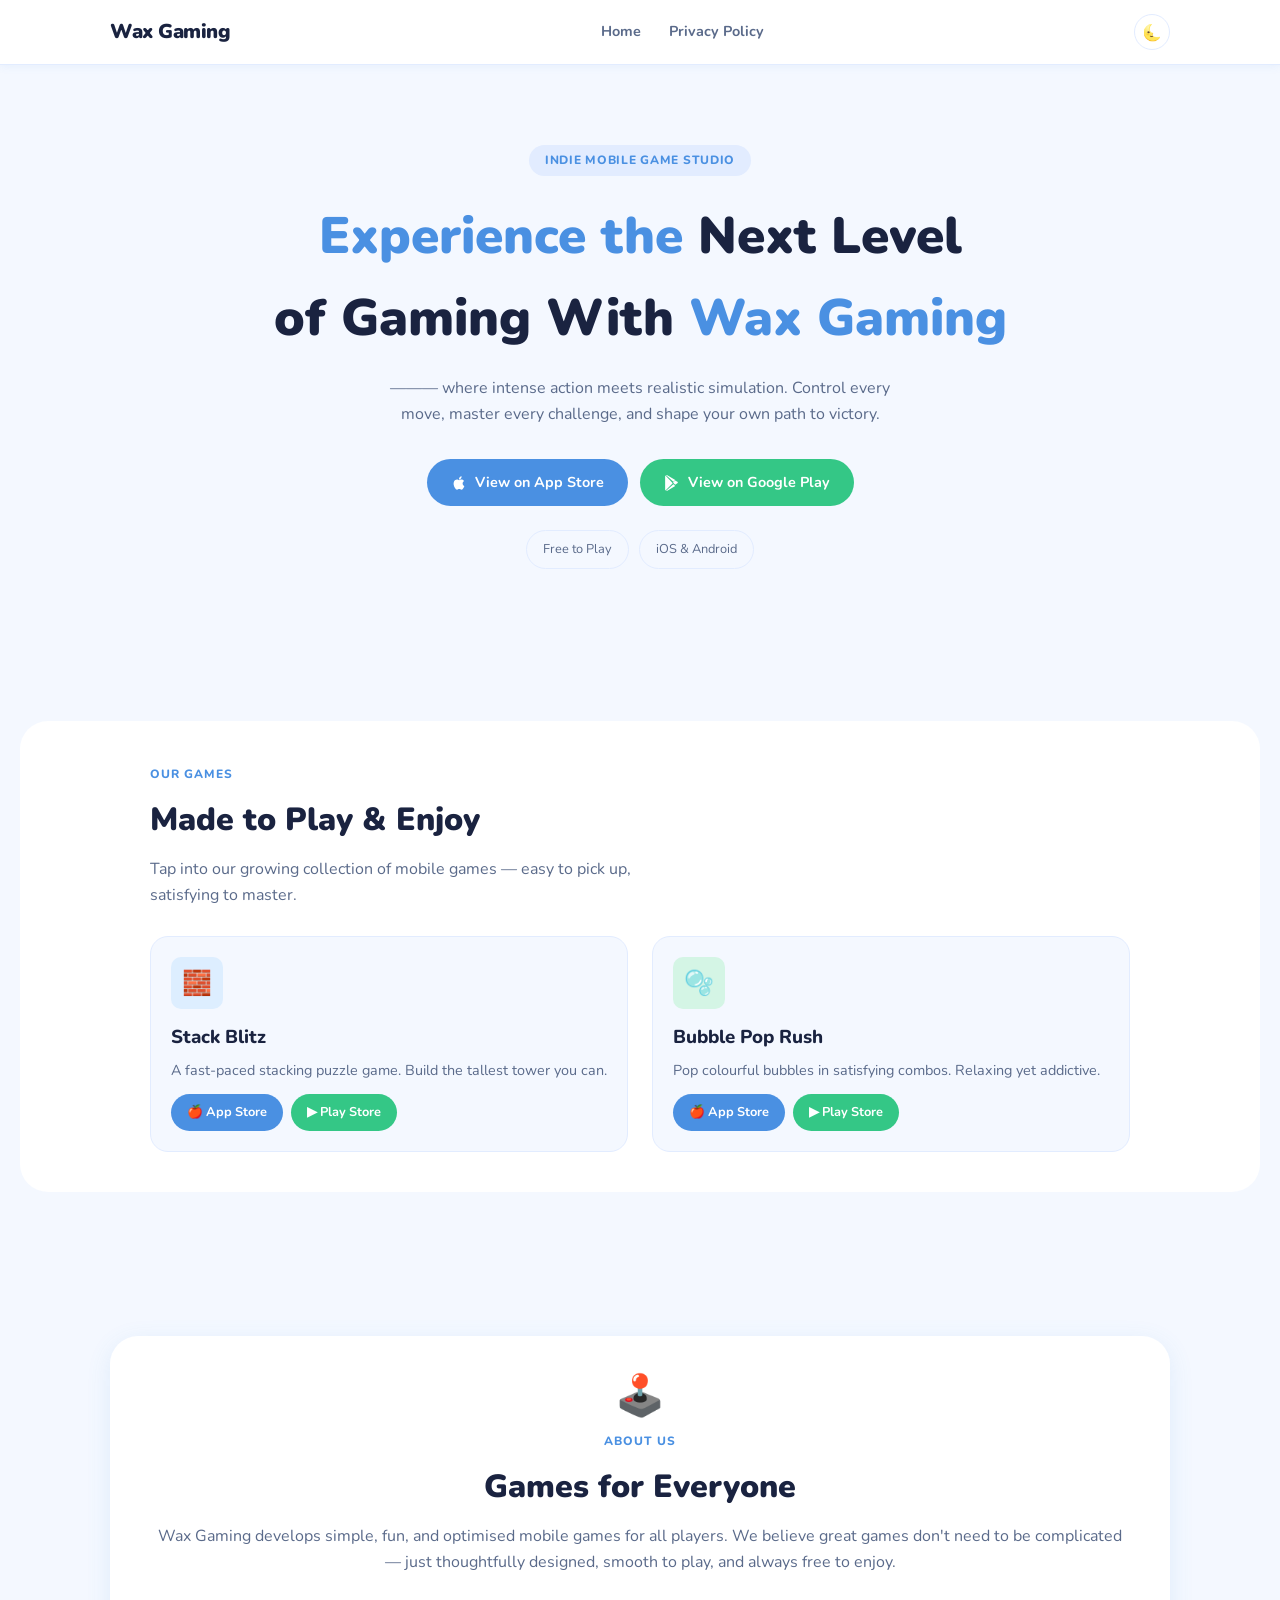
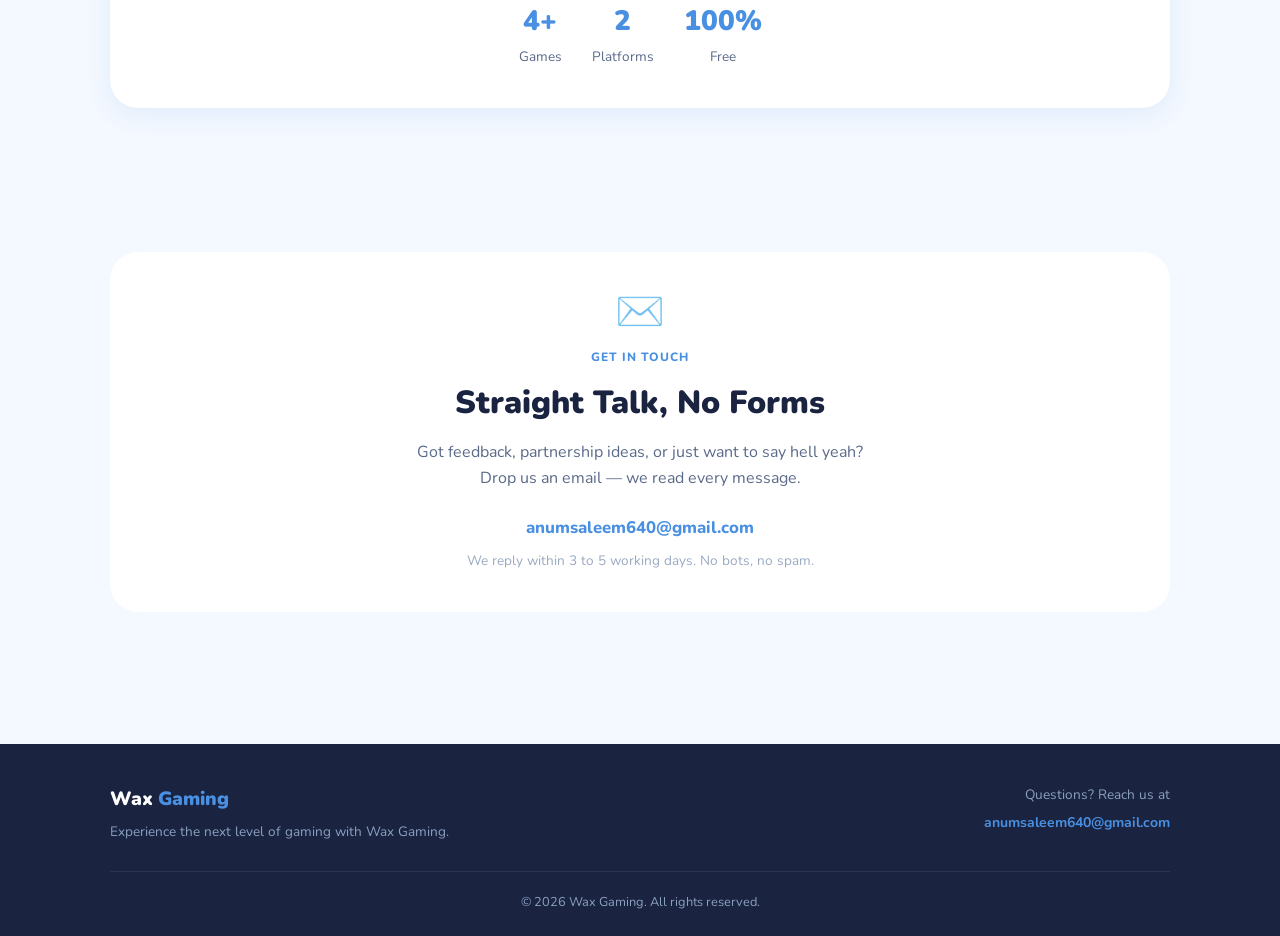
==== index.html @ 3678c620 "Add files via upload" ====
<!-- =========================================================
     WAX GAMING — HOME PAGE (index.html)
     Sections: Hero · Games · About · Contact
     Header and footer are injected dynamically by main.js.
     theme.js runs first (no defer) to prevent theme flash.
========================================================= -->
<!doctype html>
<html lang="en">
  <head>
    <meta charset="UTF-8" />
    <meta name="viewport" content="width=device-width, initial-scale=1.0" />
    <meta
      name="description"
      content="Experience the next level of gaming with Wax Gaming—where intense action meets realistic simulation. Control every move, master every challenge, and shape your own path to victory."
    />
    <title>Wax Gaming — Action &amp; Simulation Games</title>
    <script src="theme.js"></script>
    <script src="main.js" defer></script>
    <link rel="stylesheet" href="style.css" />
    <link rel="preconnect" href="https://fonts.googleapis.com" />
    <link rel="preconnect" href="https://fonts.gstatic.com" crossorigin />
  </head>

  <body>
    <!-- ══════════════ HEADER ══════════════════════ -->
    <div id="header-container"></div>

    <!-- ══════════════ HERO ════════════════════════ -->
    <section class="hero section" id="home" aria-labelledby="hero-heading">
      <div class="container">
        <div class="hero-badge">Indie Mobile Game Studio</div>
        <h1 class="hero-title" id="hero-heading">
          <em>Experience the</em> Next Level<br />of Gaming With<em>
            Wax Gaming</em
          >
        </h1>
        <p class="hero-sub">
          ——— where intense action meets realistic simulation. Control every
          move, master every challenge, and shape your own path to victory.
        </p>
        <div class="hero-buttons">
          <a
            href="#"
            class="btn btn-primary"
            aria-label="View our games on the App Store"
          >
            <svg
              width="16"
              height="16"
              viewBox="0 0 24 24"
              fill="currentColor"
              aria-hidden="true"
            >
              <path
                d="M18.71 19.5c-.83 1.24-1.71 2.45-3.05 2.47-1.34.03-1.77-.79-3.29-.79-1.53 0-2 .77-3.27.82-1.31.05-2.3-1.32-3.14-2.53C4.25 17 2.94 12.45 4.7 9.39c.87-1.52 2.43-2.48 4.12-2.51 1.28-.02 2.5.87 3.29.87.78 0 2.26-1.07 3.8-.91.65.03 2.47.26 3.64 1.98-.09.06-2.17 1.28-2.15 3.81.03 3.02 2.65 4.03 2.68 4.04-.03.07-.42 1.44-1.38 2.83M13 3.5c.73-.83 1.94-1.46 2.94-1.5.13 1.17-.34 2.35-1.04 3.19-.69.85-1.83 1.51-2.95 1.42-.15-1.15.41-2.35 1.05-3.11z"
              />
            </svg>
            View on App Store
          </a>
          <a
            href="#"
            class="btn btn-green"
            aria-label="View our games on Google Play"
          >
            <svg
              width="16"
              height="16"
              viewBox="0 0 24 24"
              fill="currentColor"
              aria-hidden="true"
            >
              <path
                d="M3.18 23.76c.35.2.74.24 1.12.1l12.56-7.25-2.77-2.77-10.91 9.92zM20.07 10.3l-3.39-1.96-3.08 3.08 3.08 3.08 3.4-1.96c.97-.56.97-2.1-.01-2.24zM2.18.76C1.88 1.08 1.7 1.57 1.7 2.18V21.8c0 .62.18 1.1.49 1.42l.07.07 10.83-10.83v-.26L2.25.69l-.07.07zM4.3.13L16.86 7.4l-2.77 2.77L3.18.22C3.57.08 3.95.12 4.3.13z"
              />
            </svg>
            View on Google Play
          </a>
        </div>
        <div class="hero-accent" role="list">
          <div class="hero-pill" role="listitem">Free to Play</div>
          <div class="hero-pill" role="listitem">iOS &amp; Android</div>
        </div>
      </div>
    </section>

    <!-- ══════════════ GAMES ═══════════════════════ -->
    <section class="section" id="games" aria-labelledby="games-heading">
      <div class="games">
        <div class="container">
          <div class="games-header">
            <span class="section-label">Our Games</span>
            <h2 class="section-title" id="games-heading">
              Made to Play &amp; Enjoy
            </h2>
            <p class="section-sub">
              Tap into our growing collection of mobile games — easy to pick up,
              satisfying to master.
            </p>
          </div>
          <div class="games-grid" id="gamesGrid">
            <article
              class="game-card"
              id="game-stack-blitz"
              aria-label="Stack Blitz game"
            >
              <div
                class="game-icon-placeholder icon-blue"
                role="img"
                aria-label="Stack Blitz icon"
              >
                🧱
              </div>
              <div>
                <h3 class="game-name">Stack Blitz</h3>
                <p class="game-desc">
                  A fast-paced stacking puzzle game. Build the tallest tower you
                  can.
                </p>
              </div>
              <div class="game-actions">
                <a href="#" class="btn btn-primary btn-sm">🍎 App Store</a>
                <a href="#" class="btn btn-green btn-sm">▶ Play Store</a>
              </div>
            </article>
            <article
              class="game-card"
              id="game-bubble-pop"
              aria-label="Bubble Pop Rush game"
            >
              <div
                class="game-icon-placeholder icon-green"
                role="img"
                aria-label="Bubble Pop Rush icon"
              >
                🫧
              </div>
              <div>
                <h3 class="game-name">Bubble Pop Rush</h3>
                <p class="game-desc">
                  Pop colourful bubbles in satisfying combos. Relaxing yet
                  addictive.
                </p>
              </div>
              <div class="game-actions">
                <a href="#" class="btn btn-primary btn-sm">🍎 App Store</a>
                <a href="#" class="btn btn-green btn-sm">▶ Play Store</a>
              </div>
            </article>
            <article
              class="game-card"
              id="game-color-dash"
              aria-label="Color Dash game"
            >
              <div
                class="game-icon-placeholder icon-peach"
                role="img"
                aria-label="Color Dash icon"
              >
                🎨
              </div>
              <div>
                <h3 class="game-name">Color Dash</h3>
                <p class="game-desc">
                  Race against the clock matching colours at lightning speed.
                </p>
              </div>
              <div class="game-actions">
                <a href="#" class="btn btn-primary btn-sm">🍎 App Store</a>
                <a href="#" class="btn btn-green btn-sm">▶ Play Store</a>
              </div>
            </article>
          </div>
        </div>
      </div>
    </section>

    <!-- ══════════════ ABOUT ═══════════════════════ -->
    <section class="section" id="about" aria-labelledby="about-heading">
      <div class="container">
        <div class="about-card">
          <div class="about-emoji" aria-hidden="true">🕹️</div>
          <span class="section-label">About Us</span>
          <h2 class="section-title" id="about-heading">Games for Everyone</h2>
          <p class="about-text">
            Wax Gaming develops simple, fun, and optimised mobile games for all
            players. We believe great games don't need to be complicated — just
            thoughtfully designed, smooth to play, and always free to enjoy.
          </p>
          <div class="about-stats" role="list">
            <div class="stat-item" role="listitem">
              <div class="stat-value">4+</div>
              <div class="stat-label">Games</div>
            </div>
            <div class="stat-item" role="listitem">
              <div class="stat-value">2</div>
              <div class="stat-label">Platforms</div>
            </div>
            <div class="stat-item" role="listitem">
              <div class="stat-value">100%</div>
              <div class="stat-label">Free</div>
            </div>
          </div>
        </div>
      </div>
    </section>

    <!-- ══════════════ CONTACT ═════════════════════ -->
    <section class="section" id="contact" aria-labelledby="contact-heading">
      <div class="container">
        <div class="contact-card">
          <div class="contact-emoji" aria-hidden="true">✉️</div>
          <span class="section-label">Get In Touch</span>
          <h2 class="section-title" id="contact-heading">
            Straight Talk, No Forms
          </h2>
          <p class="contact-text">
            Got feedback, partnership ideas, or just want to say hell yeah? Drop
            us an email — we read every message.
          </p>
          <div class="contact-email-block">
            <a href="mailto:anumsaleem640@gmail.com" class="contact-email-link">
              anumsaleem640@gmail.com
            </a>
            <p class="contact-note">
              We reply within 3 to 5 working days. No bots, no spam.
            </p>
          </div>
        </div>
      </div>
    </section>

    <!-- ══════════════ FOOTER ══════════════════════ -->
    <div id="footer-container"></div>
  </body>
</html>
---- style.css ----
/* =========================================================
   WAX GAMING — MAIN STYLESHEET
   Architecture:
   - Tokens (Design System)
   - Base / Reset
   - Accessibility
   - Utilities
   - Navigation
   - Buttons
   - Hero
   - Section Shared Labels
   - Games
   - About
   - Contact
   - Footer
   - Privacy Card
   - Theme Toggle
   - Back to Top
   - Responsive
   - Reduced Motion
========================================================= */

/* =========================
   1. GOOGLE FONT
========================= */
@import url("https://fonts.googleapis.com/css2?family=Nunito:wght@400;600;700;800;900&display=swap");

/* =========================
   2. DESIGN TOKENS (LIGHT)
========================= */
:root {
  --bg: #f4f8ff;
  --surface: #ffffff;
  --border: #e2ecff;

  --blue: #4a90e2;
  --blue-dark: #2563eb;
  --green: #34c786;

  --text-primary: #1a2340;
  --text-secondary: #5a6a8a;
  --text-muted: #9aaac2;

  --radius-sm: 10px;
  --radius-md: 18px;
  --radius-lg: 28px;
  --radius-pill: 999px;

  --shadow-sm: 0 2px 8px rgba(74, 144, 226, 0.08);
  --shadow-md: 0 6px 24px rgba(74, 144, 226, 0.12);

  --transition: 0.25s ease;

  --section-padding: 72px 0;

  --font: "Nunito", sans-serif;
}

/* =========================
   3. DARK THEME
========================= */
[data-theme="dark"] {
  --bg: #131c30;
  --surface: #1e2a45;
  --border: #2c3e60;

  --blue: #5fa8f5;
  --blue-dark: #93c5fd;
  --green: #3dd68c;

  --text-primary: #e8eeff;
  --text-secondary: #9aaac2;
  --text-muted: #5a6a8a;

  --shadow-sm: 0 2px 8px rgba(0, 0, 0, 0.3);
  --shadow-md: 0 6px 24px rgba(0, 0, 0, 0.4);
}

/* =========================
   4. RESET
========================= */
*,
*::before,
*::after {
  box-sizing: border-box;
  margin: 0;
  padding: 0;
}

html,
body {
  overflow-x: visible;
  overflow-y: auto;
}

html {
  scroll-behavior: smooth;
}

body {
  font-family: var(--font);
  background: var(--bg);
  color: var(--text-primary);
  line-height: 1.6;
  transition:
    background var(--transition),
    color var(--transition);
}

img {
  max-width: 100%;
  display: block;
}

a {
  text-decoration: none;
  color: inherit;
}

ul {
  list-style: none;
}

/* =========================
   5. ACCESSIBILITY
========================= */
:focus-visible {
  outline: 2px solid var(--blue);
  outline-offset: 2px;
}

/* =========================
   6. UTILITIES
========================= */
.container {
  max-width: 1100px;
  margin: auto;
  padding: 0 20px;
}

.section {
  padding: var(--section-padding);
}

.is-hidden {
  display: none !important;
}

/* =========================
   7. NAVIGATION
========================= */
.nav {
  position: relative;
  z-index: 100;
  background: var(--surface);
  border-bottom: 1px solid var(--border);
  box-shadow: var(--shadow-sm);
  transition:
    box-shadow 0.2s,
    background 0.2s;
}

.nav-inner {
  display: flex;
  align-items: center;
  justify-content: space-between;
  height: 64px;
}

.nav-logo {
  font-size: 1.25rem;
  font-weight: 900;
  color: var(--text-primary);
  letter-spacing: -0.5px;
}

/* Show the correct logo variant based on theme */
.logo-dark {
  display: none;
}

[data-theme="dark"] .logo-light {
  display: none;
}

[data-theme="dark"] .logo-dark {
  display: inline;
}

/* Desktop nav links */
.nav-links {
  display: flex;
  align-items: center;
  gap: 28px;
}

.nav-links a {
  font-size: 0.9rem;
  font-weight: 700;
  color: var(--text-secondary);
  transition: color var(--transition);
}

.nav-links a:hover {
  color: var(--blue);
}

/* Hamburger toggle button */
.nav-toggle {
  display: none;
  flex-direction: column;
  justify-content: center;
  gap: 5px;
  width: 36px;
  height: 36px;
  background: none;
  border: none;
  cursor: pointer;
  padding: 4px;
  border-radius: var(--radius-sm);
  transition: var(--transition);
}

.nav-toggle span {
  display: block;
  width: 22px;
  height: 2px;
  background: var(--text-primary);
  border-radius: 2px;
  transition: var(--transition);
}

.nav-toggle:hover {
  background: var(--border);
}

/* Mobile drawer */
.nav-drawer {
  display: none;
  position: absolute;
  top: 64px;
  left: 0;
  right: 0;
  background: var(--surface);
  border-bottom: 1px solid var(--border);
  box-shadow: var(--shadow-md);
  padding: 16px 20px;
  flex-direction: column;
  gap: 4px;
}

.nav-drawer.open {
  display: flex;
}

.nav-drawer a {
  font-size: 0.95rem;
  font-weight: 700;
  color: var(--text-secondary);
  padding: 10px 0;
  border-bottom: 1px solid var(--border);
  transition: color var(--transition);
}

.nav-drawer a:last-child {
  border-bottom: none;
}

.nav-drawer a:hover {
  color: var(--blue);
}

/* Theme toggle button */
.theme-toggle {
  display: inline-flex;
  align-items: center;
  justify-content: center;
  width: 36px;
  height: 36px;
  background: none;
  border: 1px solid var(--border);
  border-radius: var(--radius-pill);
  cursor: pointer;
  font-size: 1rem;
  transition: var(--transition);
  color: var(--text-secondary);
}

.theme-toggle:hover {
  background: var(--border);
  color: var(--text-primary);
}

.nav.is-stuck {
  box-shadow: 0 8px 24px rgba(0, 0, 0, 0.15);
  background: var(--surface);
}

[data-theme="dark"] .nav.is-stuck {
  box-shadow: 0 8px 24px rgba(0, 0, 0, 0.4);
}

/* =========================
   8. BUTTONS
========================= */
.btn {
  display: inline-flex;
  align-items: center;
  gap: 8px;
  padding: 12px 24px;
  border-radius: var(--radius-pill);
  font-weight: 700;
  font-size: 0.9rem;
  cursor: pointer;
  border: none;
  transition: var(--transition);
}

.btn:hover {
  transform: translateY(-2px);
}

.btn-primary {
  background: var(--blue);
  color: white;
}

.btn-primary:hover {
  background: var(--blue-dark);
}

.btn-green {
  background: var(--green);
  color: white;
}

.btn-sm {
  padding: 8px 16px;
  font-size: 0.8rem;
}

/* =========================
   9. HERO
========================= */
.hero {
  padding: 80px 0;
  text-align: center;
}

.hero-badge {
  display: inline-block;
  background: var(--border);
  color: var(--blue);
  font-size: 0.75rem;
  font-weight: 800;
  letter-spacing: 0.06em;
  text-transform: uppercase;
  padding: 6px 16px;
  border-radius: var(--radius-pill);
  margin-bottom: 20px;
}

.hero-title {
  font-size: clamp(2rem, 5vw, 3.2rem);
  font-weight: 900;
  margin-bottom: 16px;
}

.hero-title em {
  color: var(--blue);
  font-style: normal;
}

.hero-sub {
  max-width: 500px;
  margin: auto;
  color: var(--text-secondary);
  margin-bottom: 32px;
}

.hero-buttons {
  display: flex;
  justify-content: center;
  gap: 12px;
  flex-wrap: wrap;
}

.hero-accent {
  display: flex;
  justify-content: center;
  gap: 10px;
  margin-top: 24px;
  flex-wrap: wrap;
}

.hero-pill {
  border: 1px solid var(--border);
  border-radius: var(--radius-pill);
  padding: 8px 16px;
  font-size: 0.8rem;
  color: var(--text-secondary);
}

/* =========================
   10. SECTION SHARED LABELS
========================= */
.section-label {
  display: inline-block;
  font-size: 0.75rem;
  font-weight: 800;
  letter-spacing: 0.08em;
  text-transform: uppercase;
  color: var(--blue);
  margin-bottom: 10px;
}

.section-title {
  font-size: clamp(1.5rem, 3vw, 2rem);
  font-weight: 900;
  color: var(--text-primary);
  margin-bottom: 12px;
}

.section-sub {
  font-size: 1rem;
  color: var(--text-secondary);
  max-width: 540px;
}

/* =========================
   11. GAMES
========================= */
.games {
  background: var(--surface);
  border-radius: var(--radius-lg);
  margin: 0 20px;
}

.games-header {
  padding: 40px 40px 28px;
}

.games-header .section-sub {
  margin-top: 4px;
}

.games-grid {
  display: grid;
  grid-template-columns: repeat(auto-fit, minmax(250px, 1fr));
  gap: 24px;
  padding: 0 40px 40px;
}

/* Game Card */
.game-card {
  background: var(--bg);
  border: 1px solid var(--border);
  border-radius: var(--radius-md);
  padding: 20px;
  transition: var(--transition);
}

.game-card:hover {
  transform: translateY(-5px);
  box-shadow: var(--shadow-md);
}

.game-icon-placeholder {
  width: 52px;
  height: 52px;
  border-radius: var(--radius-sm);
  display: flex;
  align-items: center;
  justify-content: center;
  font-size: 1.5rem;
  margin-bottom: 14px;
}

.icon-blue {
  background: #ddeeff;
}

.icon-green {
  background: #d4f5e5;
}

.icon-peach {
  background: #ffe8df;
}

[data-theme="dark"] .icon-blue {
  background: #1a3050;
}
[data-theme="dark"] .icon-green {
  background: #0e3326;
}
[data-theme="dark"] .icon-peach {
  background: #3a1e14;
}

.game-name {
  font-weight: 800;
  margin-bottom: 6px;
}

.game-desc {
  font-size: 0.9rem;
  color: var(--text-secondary);
}

.game-actions {
  margin-top: 12px;
  display: flex;
  gap: 8px;
  flex-wrap: wrap;
}

/* =========================
   12. ABOUT
========================= */
.about-card {
  background: var(--surface);
  padding: 40px;
  border-radius: var(--radius-lg);
  text-align: center;
  box-shadow: var(--shadow-md);
}

.about-emoji {
  font-size: 2.5rem;
  margin-bottom: 12px;
  display: block;
  line-height: 1;
}

.about-text {
  color: var(--text-secondary);
  margin-top: 12px;
}

.about-stats {
  display: flex;
  justify-content: center;
  gap: 30px;
  margin-top: 24px;
}

.stat-item {
  text-align: center;
}

.stat-value {
  font-weight: 900;
  font-size: 1.75rem;
  color: var(--blue);
}

.stat-label {
  font-size: 0.85rem;
  color: var(--text-secondary);
  margin-top: 2px;
}

/* =========================
   13. CONTACT
========================= */
.contact-card {
  background: var(--surface);
  padding: 40px;
  border-radius: var(--radius-lg);
  text-align: center;
}

.contact-emoji {
  font-size: 2.5rem;
  margin-bottom: 12px;
  display: block;
  line-height: 1;
}

.contact-text {
  color: var(--text-secondary);
  margin-top: 8px;
  max-width: 480px;
  margin-left: auto;
  margin-right: auto;
}

.contact-email-block {
  margin-top: 24px;
}

.contact-email-link {
  font-weight: 800;
  color: var(--blue);
  font-size: 1.05rem;
}

.contact-email-link:hover {
  text-decoration: underline;
}

.contact-note {
  font-size: 0.85rem;
  color: var(--text-muted);
  margin-top: 8px;
}

/* =========================
   14. FOOTER
========================= */
.footer {
  margin-top: 60px;
  background: #1a2340;
  color: #c8d6f0;
}

.footer-inner {
  padding: 40px 0 24px;
}

.footer-top {
  display: flex;
  align-items: flex-start;
  justify-content: space-between;
  gap: 32px;
  flex-wrap: wrap;
  padding-bottom: 28px;
  border-bottom: 1px solid rgba(255, 255, 255, 0.08);
}

.brand-name {
  font-size: 1.2rem;
  font-weight: 900;
  color: #ffffff;
  margin-bottom: 6px;
}

.brand-name span {
  color: var(--blue);
}

.footer-tagline {
  font-size: 0.85rem;
  color: #8aa0c0;
}

.footer-contact {
  text-align: right;
}

.footer-contact p {
  font-size: 0.85rem;
  color: #8aa0c0;
  margin-bottom: 4px;
}

.footer-contact a {
  font-size: 0.875rem;
  font-weight: 700;
  color: var(--blue);
  transition: color var(--transition);
}

.footer-contact a:hover {
  color: #ffffff;
}

.footer-bottom {
  font-size: 0.8rem;
  color: #8aa0c0;
  text-align: center;
  padding-top: 20px;
}

/* =========================
   15. PRIVACY CARD (consistent with about/contact)
========================= */
.privacy-card {
  background: var(--surface);
  border-radius: var(--radius-lg);
  padding: 40px;
  box-shadow: var(--shadow-md);
}

.privacy-section {
  margin-bottom: 40px;
}

.privacy-section h2 {
  font-size: 1.2rem;
  font-weight: 800;
  color: var(--text-primary);
  margin-bottom: 14px;
  display: flex;
  align-items: center;
  gap: 8px;
}

.privacy-section .icon {
  font-size: 1.1rem;
}

.privacy-section p,
.privacy-section li {
  font-size: 0.95rem;
  color: var(--text-secondary);
  line-height: 1.7;
  margin-bottom: 10px;
}

.privacy-section ul {
  list-style: disc;
  padding-left: 20px;
  margin: 8px 0 12px;
}

.privacy-section ul li {
  margin-bottom: 6px;
}

.privacy-contact-link {
  color: var(--blue);
  font-weight: 600;
  transition: color var(--transition);
}

.privacy-contact-link:hover {
  text-decoration: underline;
}

.updated-note {
  font-size: 0.85rem;
  color: var(--text-muted);
  margin-top: 48px;
  padding-top: 20px;
  border-top: 1px solid var(--border);
}

/* =========================
   16. THEME TOGGLE ICON FIX
========================= */
.theme-toggle .icon-sun,
.theme-toggle .icon-moon {
  display: none;
}

/* Light mode: moon visible */
:not([data-theme="dark"]) .theme-toggle .icon-moon {
  display: inline;
}

/* Dark mode: sun visible, moon hidden */
[data-theme="dark"] .theme-toggle .icon-sun {
  display: inline;
}

[data-theme="dark"] .theme-toggle .icon-moon {
  display: none;
}

/* =========================
   17. BACK TO TOP BUTTON
========================= */
.back-to-top {
  position: fixed;
  bottom: 24px;
  right: 24px;
  width: 48px;
  height: 48px;
  border-radius: var(--radius-pill);
  background: var(--blue);
  color: white;
  border: none;
  cursor: pointer;
  display: flex;
  align-items: center;
  justify-content: center;
  font-size: 1.5rem;
  box-shadow: var(--shadow-md);
  opacity: 0;
  visibility: hidden;
  transition:
    opacity var(--transition),
    visibility var(--transition),
    transform var(--transition);
  z-index: 99;
}

.back-to-top.visible {
  opacity: 1;
  visibility: visible;
}

.back-to-top:hover {
  transform: translateY(-3px);
  background: var(--blue-dark);
}

.back-to-top:focus-visible {
  outline: 2px solid var(--blue);
  outline-offset: 2px;
}

/* =========================
   18. RESPONSIVE
========================= */
@media (max-width: 768px) {
  /* Show hamburger, hide desktop nav links */
  .nav-toggle {
    display: flex;
  }

  .nav-links {
    display: none;
  }

  .hero {
    padding: 50px 0;
  }

  .games {
    margin: 0 10px;
  }

  .games-header {
    padding: 28px 20px 18px;
  }

  .games-grid {
    padding: 0 20px 28px;
  }

  .about-stats {
    flex-direction: column;
    align-items: center;
  }

  .footer-top {
    flex-direction: column;
    align-items: flex-start;
  }

  .footer-contact {
    text-align: left;
  }

  .back-to-top {
    bottom: 16px;
    right: 16px;
    width: 42px;
    height: 42px;
    font-size: 1.25rem;
  }
}

/* =========================
   19. REDUCED MOTION
========================= */
@media (prefers-reduced-motion: reduce) {
  * {
    animation: none !important;
    transition: none !important;
  }
}
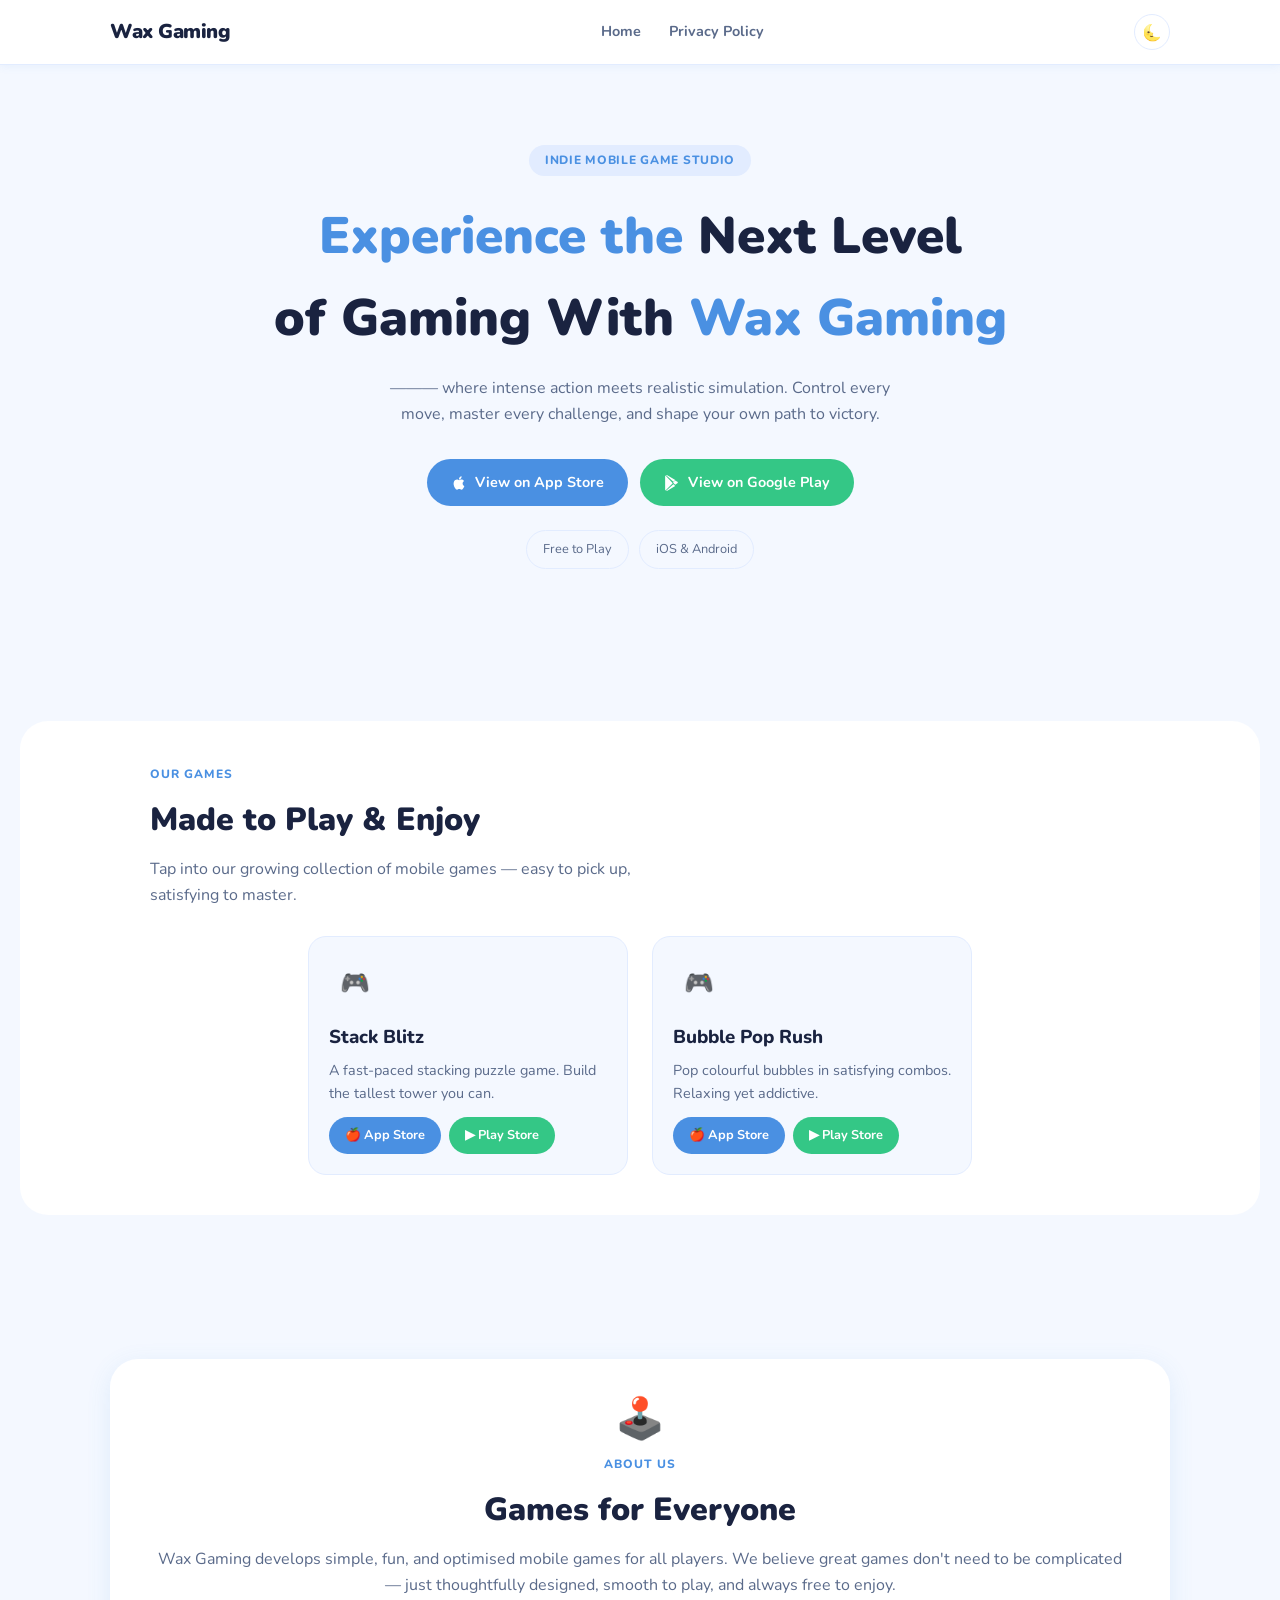
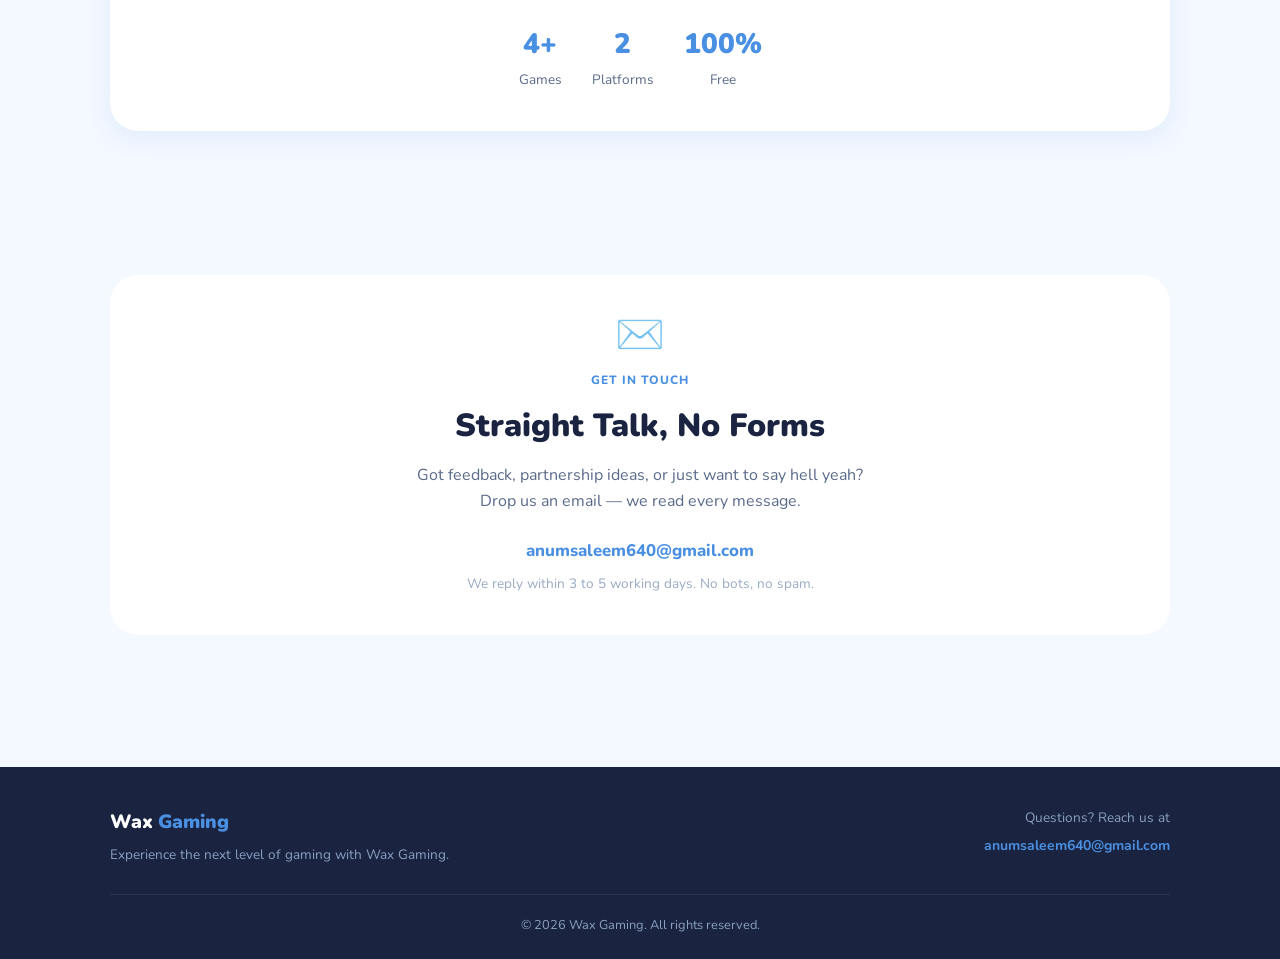
==== commit 48b82c2c: "Update the index.html, main.js, and style.css files to include the new games.json data file. This up" ====
--- a/index.html
+++ b/index.html
@@ -98,78 +98,9 @@
             </p>
           </div>
           <div class="games-grid" id="gamesGrid">
-            <article
-              class="game-card"
-              id="game-stack-blitz"
-              aria-label="Stack Blitz game"
-            >
-              <div
-                class="game-icon-placeholder icon-blue"
-                role="img"
-                aria-label="Stack Blitz icon"
-              >
-                🧱
-              </div>
-              <div>
-                <h3 class="game-name">Stack Blitz</h3>
-                <p class="game-desc">
-                  A fast-paced stacking puzzle game. Build the tallest tower you
-                  can.
-                </p>
-              </div>
-              <div class="game-actions">
-                <a href="#" class="btn btn-primary btn-sm">🍎 App Store</a>
-                <a href="#" class="btn btn-green btn-sm">▶ Play Store</a>
-              </div>
-            </article>
-            <article
-              class="game-card"
-              id="game-bubble-pop"
-              aria-label="Bubble Pop Rush game"
-            >
-              <div
-                class="game-icon-placeholder icon-green"
-                role="img"
-                aria-label="Bubble Pop Rush icon"
-              >
-                🫧
-              </div>
-              <div>
-                <h3 class="game-name">Bubble Pop Rush</h3>
-                <p class="game-desc">
-                  Pop colourful bubbles in satisfying combos. Relaxing yet
-                  addictive.
-                </p>
-              </div>
-              <div class="game-actions">
-                <a href="#" class="btn btn-primary btn-sm">🍎 App Store</a>
-                <a href="#" class="btn btn-green btn-sm">▶ Play Store</a>
-              </div>
-            </article>
-            <article
-              class="game-card"
-              id="game-color-dash"
-              aria-label="Color Dash game"
-            >
-              <div
-                class="game-icon-placeholder icon-peach"
-                role="img"
-                aria-label="Color Dash icon"
-              >
-                🎨
-              </div>
-              <div>
-                <h3 class="game-name">Color Dash</h3>
-                <p class="game-desc">
-                  Race against the clock matching colours at lightning speed.
-                </p>
-              </div>
-              <div class="game-actions">
-                <a href="#" class="btn btn-primary btn-sm">🍎 App Store</a>
-                <a href="#" class="btn btn-green btn-sm">▶ Play Store</a>
-              </div>
-            </article>
+
           </div>
+
         </div>
       </div>
     </section>
--- a/style.css
+++ b/style.css
@@ -445,14 +445,26 @@
 }
 
 .games-grid {
-  display: grid;
-  grid-template-columns: repeat(auto-fit, minmax(250px, 1fr));
+  display: flex;
+  flex-wrap: wrap;
+  justify-content: center;
   gap: 24px;
   padding: 0 40px 40px;
 }
 
+.game-icon {
+  width: 52px;
+  height: 52px;
+  border-radius: 12px;
+  object-fit: cover;
+  margin-bottom: 14px;
+}
+
 /* Game Card */
 .game-card {
+  width: 320px;
+  max-width: 100%;
+
   background: var(--bg);
   border: 1px solid var(--border);
   border-radius: var(--radius-md);
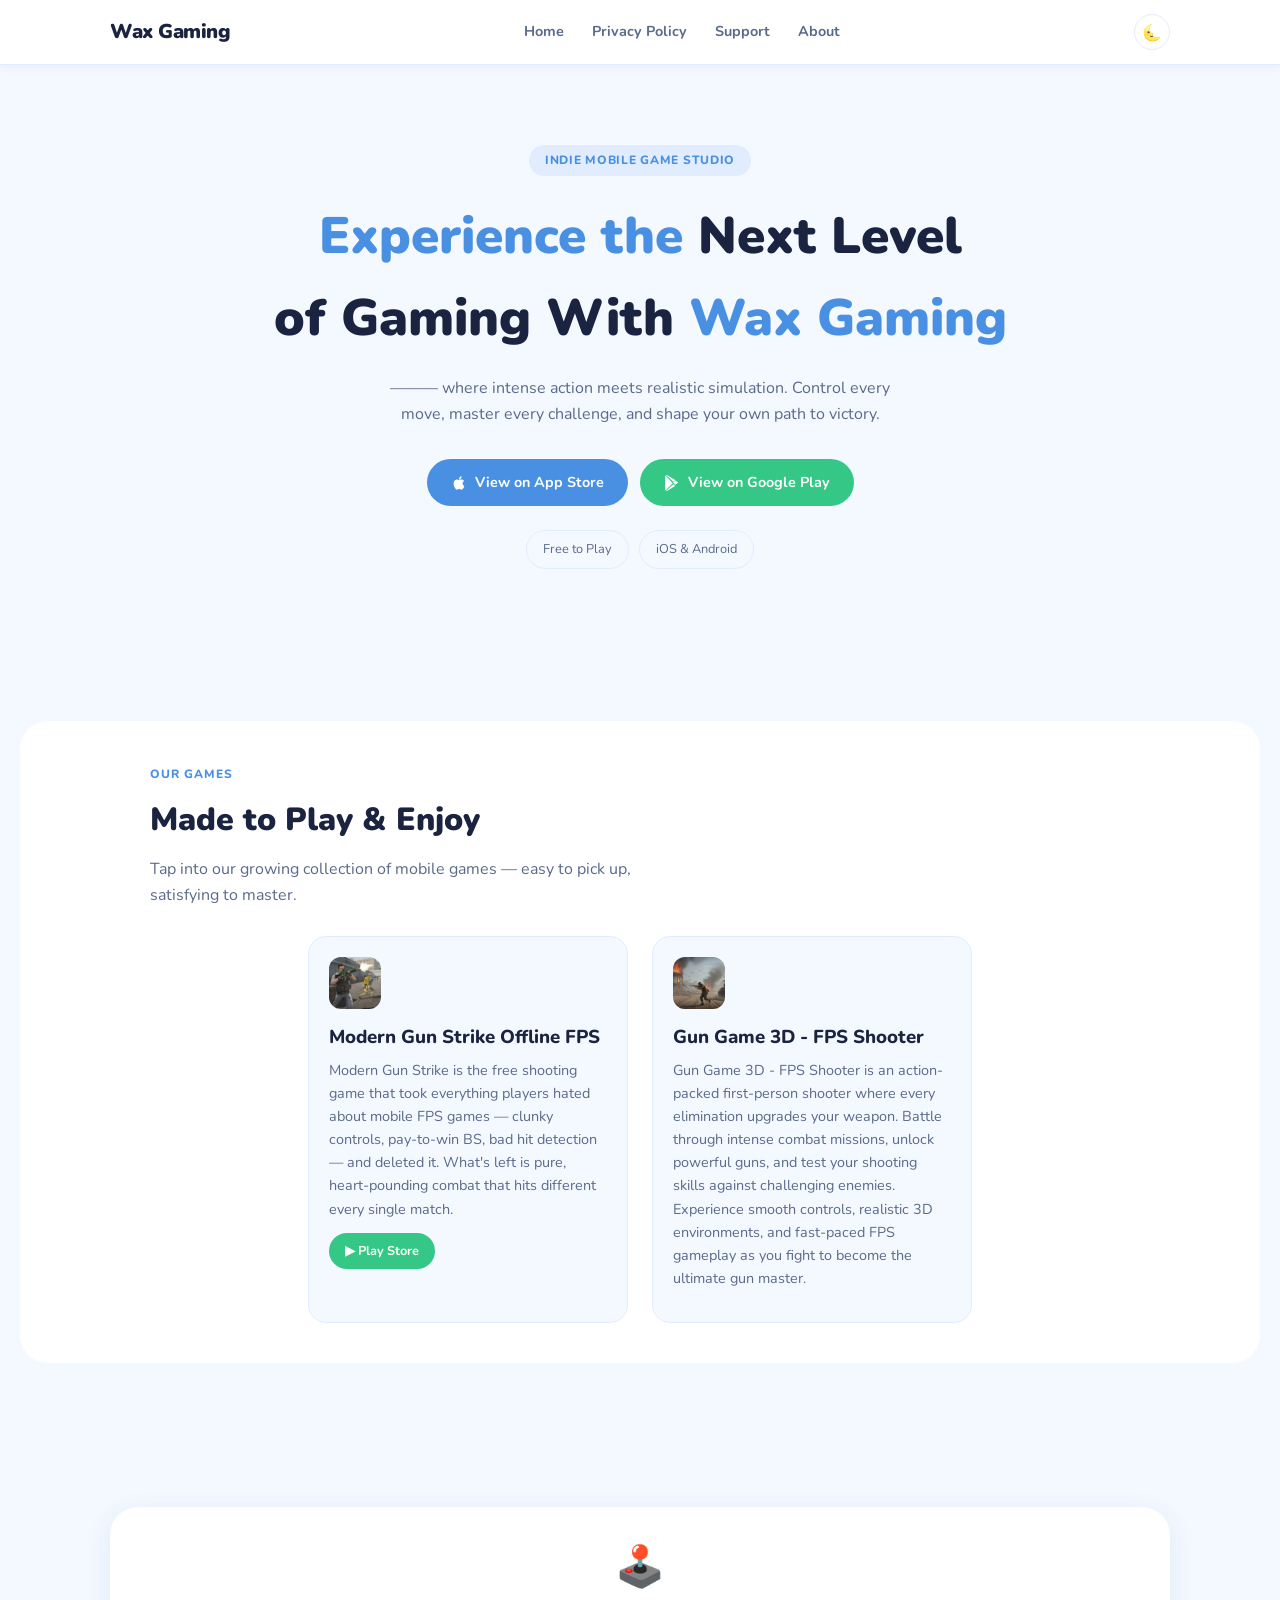
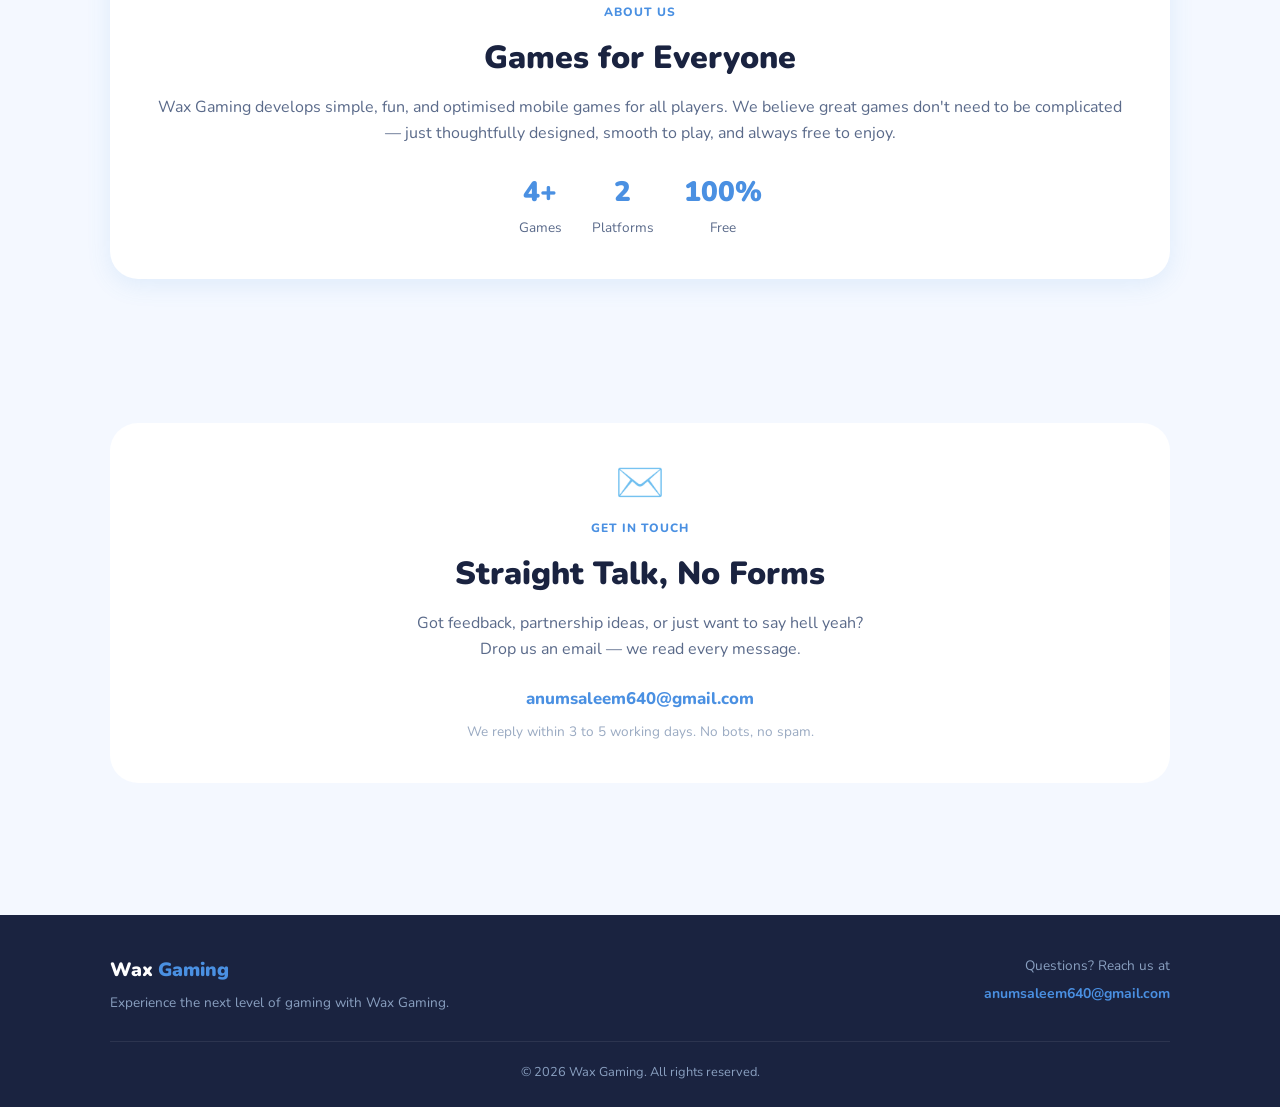
==== commit 29aaf12e: "Google Play Store Link" ====
--- a/index.html
+++ b/index.html
@@ -58,7 +58,9 @@
             View on App Store
           </a>
           <a
-            href="#"
+            href="https://play.google.com/store/apps/developer?id=Wax+Gaming"
+            target="_blank"
+            rel="noopener noreferrer"
             class="btn btn-green"
             aria-label="View our games on Google Play"
           >
@@ -97,10 +99,7 @@
               satisfying to master.
             </p>
           </div>
-          <div class="games-grid" id="gamesGrid">
-
-          </div>
-
+          <div class="games-grid" id="gamesGrid"></div>
         </div>
       </div>
     </section>
--- a/style.css
+++ b/style.css
@@ -686,20 +686,28 @@
 }
 
 /* =========================
-   15. PRIVACY CARD (consistent with about/contact)
-========================= */
-.privacy-card {
+   15. PAGE CONTENT CARD
+   Reusable card layout for:
+   - Privacy Policy
+   - Support Center
+   - Terms of Service
+   - FAQ
+   - Refund Policy
+   - Future content pages
+========================= */
+
+.page-card {
   background: var(--surface);
   border-radius: var(--radius-lg);
   padding: 40px;
   box-shadow: var(--shadow-md);
 }
 
-.privacy-section {
+.page-section {
   margin-bottom: 40px;
 }
 
-.privacy-section h2 {
+.page-section h2 {
   font-size: 1.2rem;
   font-weight: 800;
   color: var(--text-primary);
@@ -709,35 +717,35 @@
   gap: 8px;
 }
 
-.privacy-section .icon {
+.page-section .icon {
   font-size: 1.1rem;
 }
 
-.privacy-section p,
-.privacy-section li {
+.page-section p,
+.page-section li {
   font-size: 0.95rem;
   color: var(--text-secondary);
   line-height: 1.7;
   margin-bottom: 10px;
 }
 
-.privacy-section ul {
+.page-section ul {
   list-style: disc;
   padding-left: 20px;
   margin: 8px 0 12px;
 }
 
-.privacy-section ul li {
+.page-section ul li {
   margin-bottom: 6px;
 }
 
-.privacy-contact-link {
+.page-link {
   color: var(--blue);
   font-weight: 600;
   transition: color var(--transition);
 }
 
-.privacy-contact-link:hover {
+.page-link:hover {
   text-decoration: underline;
 }
 
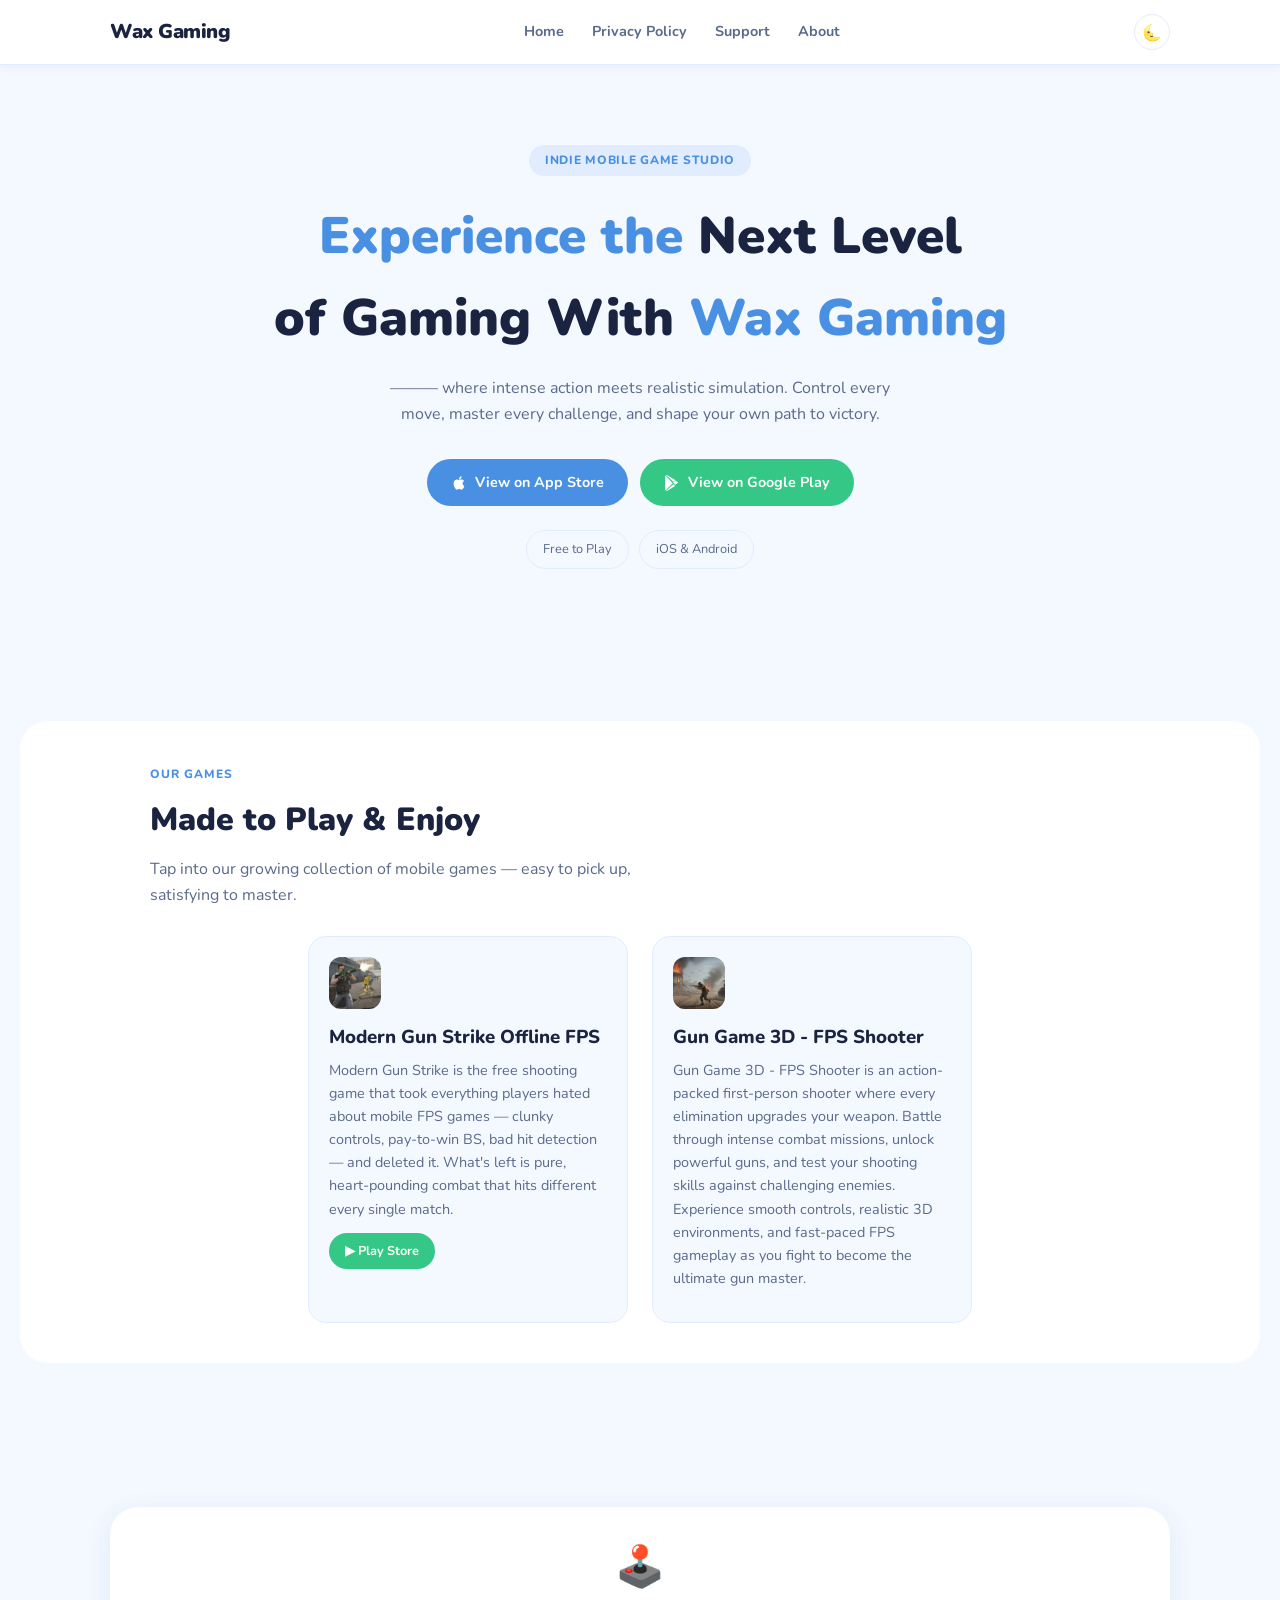
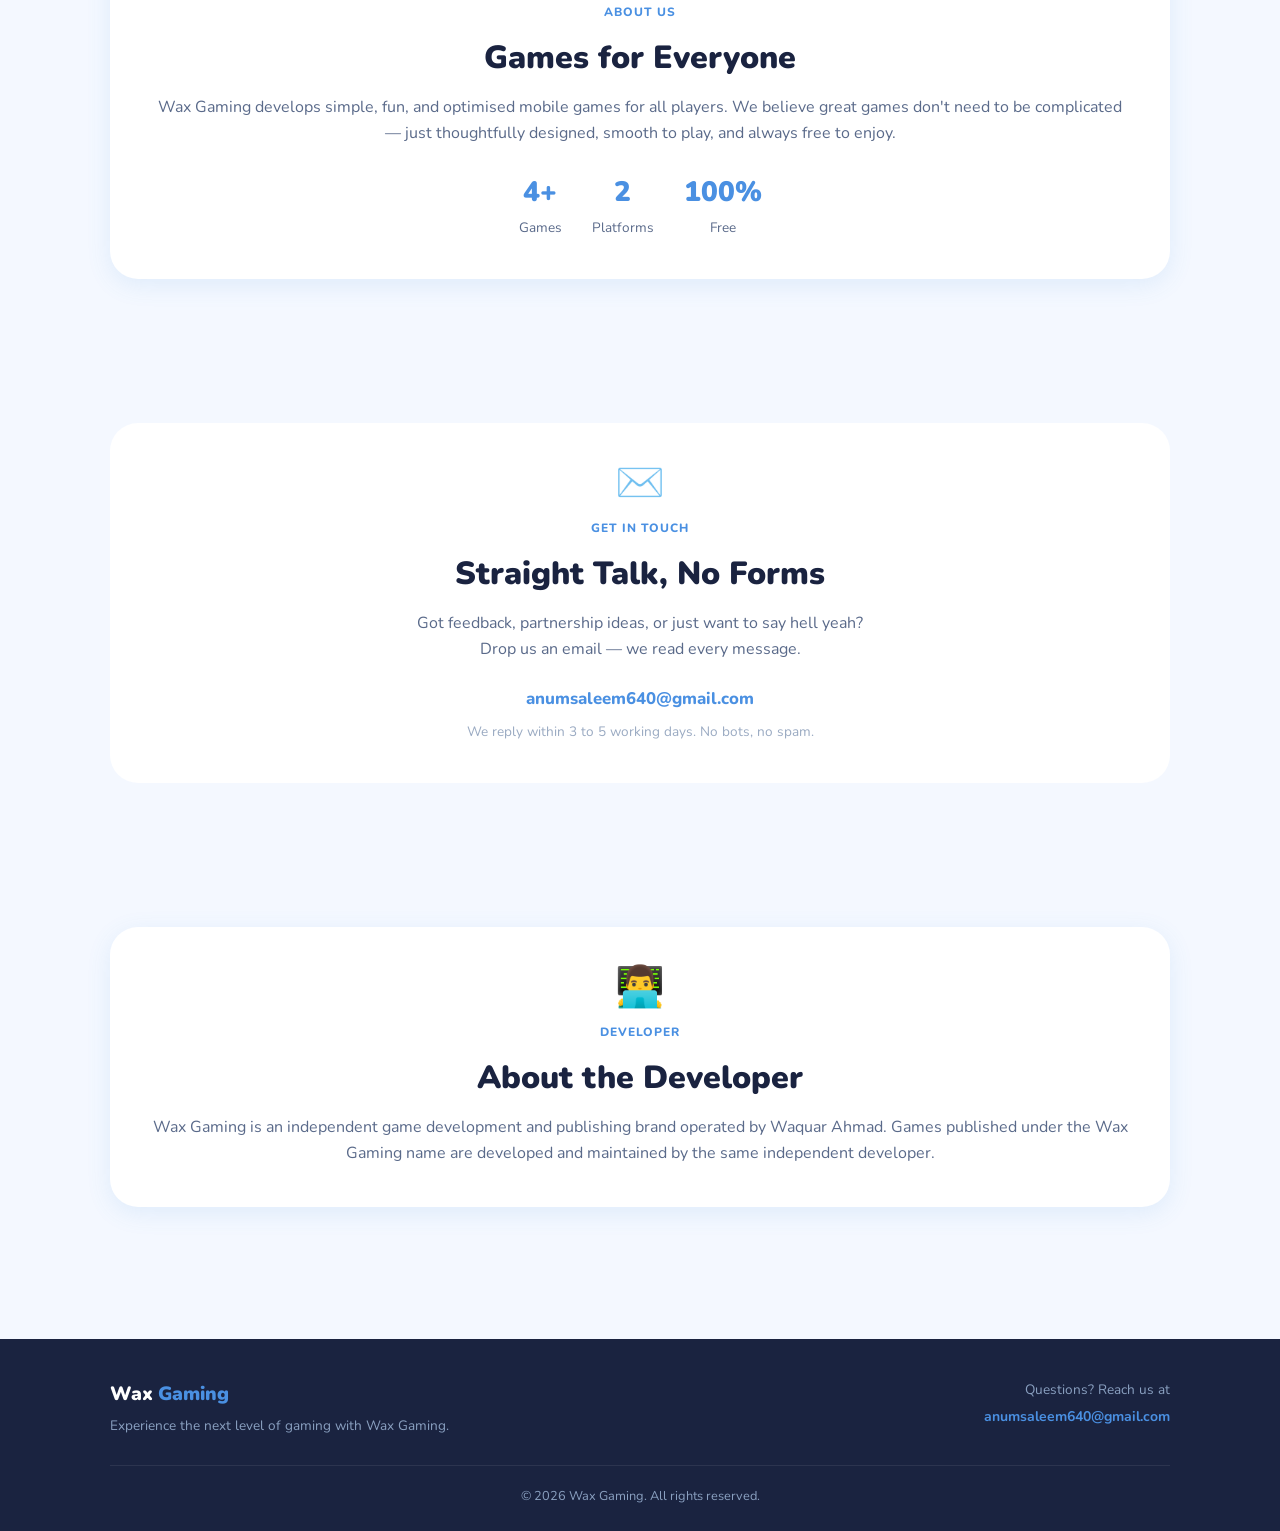
==== commit 59cea149: "Add developer section to index.html" ====
--- a/index.html
+++ b/index.html
@@ -159,6 +159,22 @@
       </div>
     </section>
 
+     <!-- ══════════════ DEVELOPER ════════════════════ -->
+    <section class="section" id="developer" aria-labelledby="developer-heading">
+      <div class="container">
+        <div class="about-card">
+          <div class="about-emoji" aria-hidden="true">👨‍💻</div>
+          <span class="section-label">Developer</span>
+          <h2 class="section-title" id="developer-heading">About the Developer</h2>
+          <p class="about-text">
+            Wax Gaming is an independent game development and publishing brand operated
+            by Waquar Ahmad. Games published under the Wax Gaming name are developed
+            and maintained by the same independent developer.
+          </p>
+        </div>
+      </div>
+    </section>
+
     <!-- ══════════════ FOOTER ══════════════════════ -->
     <div id="footer-container"></div>
   </body>
